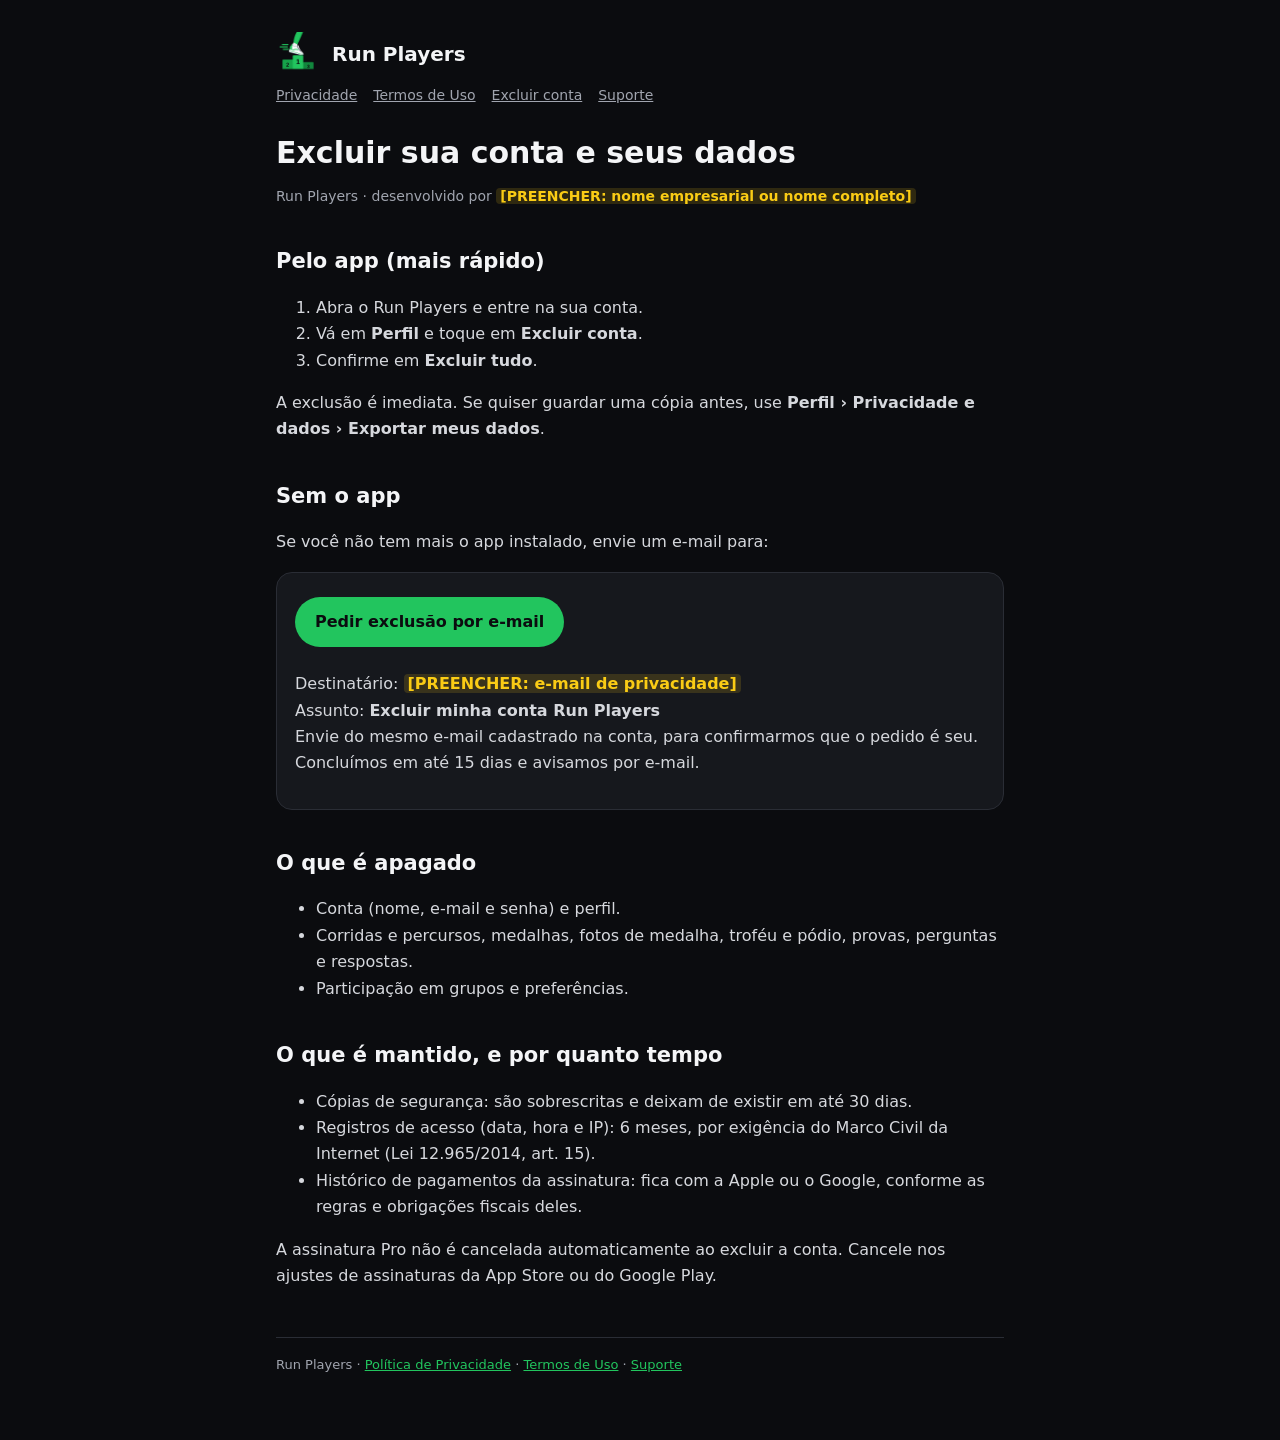
==== excluir-conta.html @ 9b87604a "Site do Run Players: Política, Termos, Excluir conta e Suporte Co-Authored-By: Claude Opus 5.5 <nore" ====
<!doctype html>
<html lang="pt-BR">
<head>
<meta charset="utf-8">
<meta name="viewport" content="width=device-width, initial-scale=1">
<title>Excluir conta · Run Players</title>
<meta name="description" content="Como excluir sua conta e seus dados do Run Players.">
<link rel="stylesheet" href="estilo.css">
</head>
<body>
<div class="wrap">
  <header><img src="icone.png" alt=""><a href="index.html">Run Players</a></header>
  <nav><a href="privacidade.html">Privacidade</a><a href="termos.html">Termos de Uso</a><a href="excluir-conta.html">Excluir conta</a><a href="suporte.html">Suporte</a></nav>

  <h1>Excluir sua conta e seus dados</h1>
  <p class="meta">Run Players · desenvolvido por <span class="fill">[PREENCHER: nome empresarial ou nome completo]</span></p>

  <h2>Pelo app (mais rápido)</h2>
  <ol>
    <li>Abra o Run Players e entre na sua conta.</li>
    <li>Vá em <strong>Perfil</strong> e toque em <strong>Excluir conta</strong>.</li>
    <li>Confirme em <strong>Excluir tudo</strong>.</li>
  </ol>
  <p>A exclusão é imediata. Se quiser guardar uma cópia antes, use <strong>Perfil › Privacidade e dados › Exportar meus dados</strong>.</p>

  <h2>Sem o app</h2>
  <p>Se você não tem mais o app instalado, envie um e-mail para:</p>
  <div class="box">
    <a class="button" href="mailto:PREENCHER-EMAIL?subject=Excluir%20minha%20conta%20Run%20Players">Pedir exclusão por e-mail</a>
    <p>Destinatário: <span class="fill">[PREENCHER: e-mail de privacidade]</span><br>
    Assunto: <strong>Excluir minha conta Run Players</strong><br>
    Envie do mesmo e-mail cadastrado na conta, para confirmarmos que o pedido é seu. Concluímos em até 15 dias e avisamos por e-mail.</p>
  </div>

  <h2>O que é apagado</h2>
  <ul>
    <li>Conta (nome, e-mail e senha) e perfil.</li>
    <li>Corridas e percursos, medalhas, fotos de medalha, troféu e pódio, provas, perguntas e respostas.</li>
    <li>Participação em grupos e preferências.</li>
  </ul>

  <h2>O que é mantido, e por quanto tempo</h2>
  <ul>
    <li>Cópias de segurança: são sobrescritas e deixam de existir em até 30 dias.</li>
    <li>Registros de acesso (data, hora e IP): 6 meses, por exigência do Marco Civil da Internet (Lei 12.965/2014, art. 15).</li>
    <li>Histórico de pagamentos da assinatura: fica com a Apple ou o Google, conforme as regras e obrigações fiscais deles.</li>
  </ul>
  <p>A assinatura Pro não é cancelada automaticamente ao excluir a conta. Cancele nos ajustes de assinaturas da App Store ou do Google Play.</p>

  <footer>Run Players · <a href="privacidade.html">Política de Privacidade</a> · <a href="termos.html">Termos de Uso</a> · <a href="suporte.html">Suporte</a></footer>
</div>
</body>
</html>
---- estilo.css ----
:root {
  --bg: #0b0c0f;
  --surface: #16181d;
  --line: #2a2d35;
  --text: #f4f5f7;
  --muted: #a1a5af;
  --accent: #22c55e;
  --soft: #0d2a18;
  --fill: #facc15;
}
* { box-sizing: border-box; }
html { -webkit-text-size-adjust: 100%; }
body {
  margin: 0;
  background: var(--bg);
  color: var(--text);
  font: 16px/1.65 system-ui, -apple-system, "Segoe UI", Roboto, sans-serif;
}
.wrap { max-width: 760px; margin: 0 auto; padding: 32px 16px 64px; }
header { display: flex; align-items: center; gap: 12px; margin-bottom: 8px; }
header img { width: 44px; height: 44px; border-radius: 10px; }
header a { color: var(--text); text-decoration: none; font-weight: 800; font-size: 20px; }
nav { display: flex; flex-wrap: wrap; gap: 6px 16px; margin: 8px 0 28px; font-size: 14px; }
nav a { color: var(--muted); }
h1 { font-size: 30px; line-height: 1.2; margin: 0 0 6px; }
h2 { font-size: 21px; margin: 36px 0 8px; }
h3 { font-size: 17px; margin: 24px 0 4px; }
p, li { color: #d6d8dd; }
a { color: var(--accent); }
.meta { color: var(--muted); font-size: 14px; margin-bottom: 24px; }
.box { background: var(--surface); border: 1px solid var(--line); border-radius: 16px; padding: 16px 18px; margin: 16px 0; }
.box.ok { background: var(--soft); border-color: #166534; }
table { width: 100%; border-collapse: collapse; margin: 12px 0; font-size: 14px; }
.table { overflow-x: auto; }
th, td { text-align: left; vertical-align: top; padding: 10px 8px; border-bottom: 1px solid var(--line); }
th { color: var(--muted); font-weight: 600; }
.fill { background: rgba(250, 204, 21, 0.15); color: var(--fill); padding: 0 4px; border-radius: 4px; font-weight: 600; }
.button { display: inline-block; background: var(--accent); color: #0b0c0f; font-weight: 800; text-decoration: none; padding: 12px 20px; border-radius: 26px; margin: 8px 0; }
footer { margin-top: 48px; padding-top: 16px; border-top: 1px solid var(--line); color: var(--muted); font-size: 13px; }
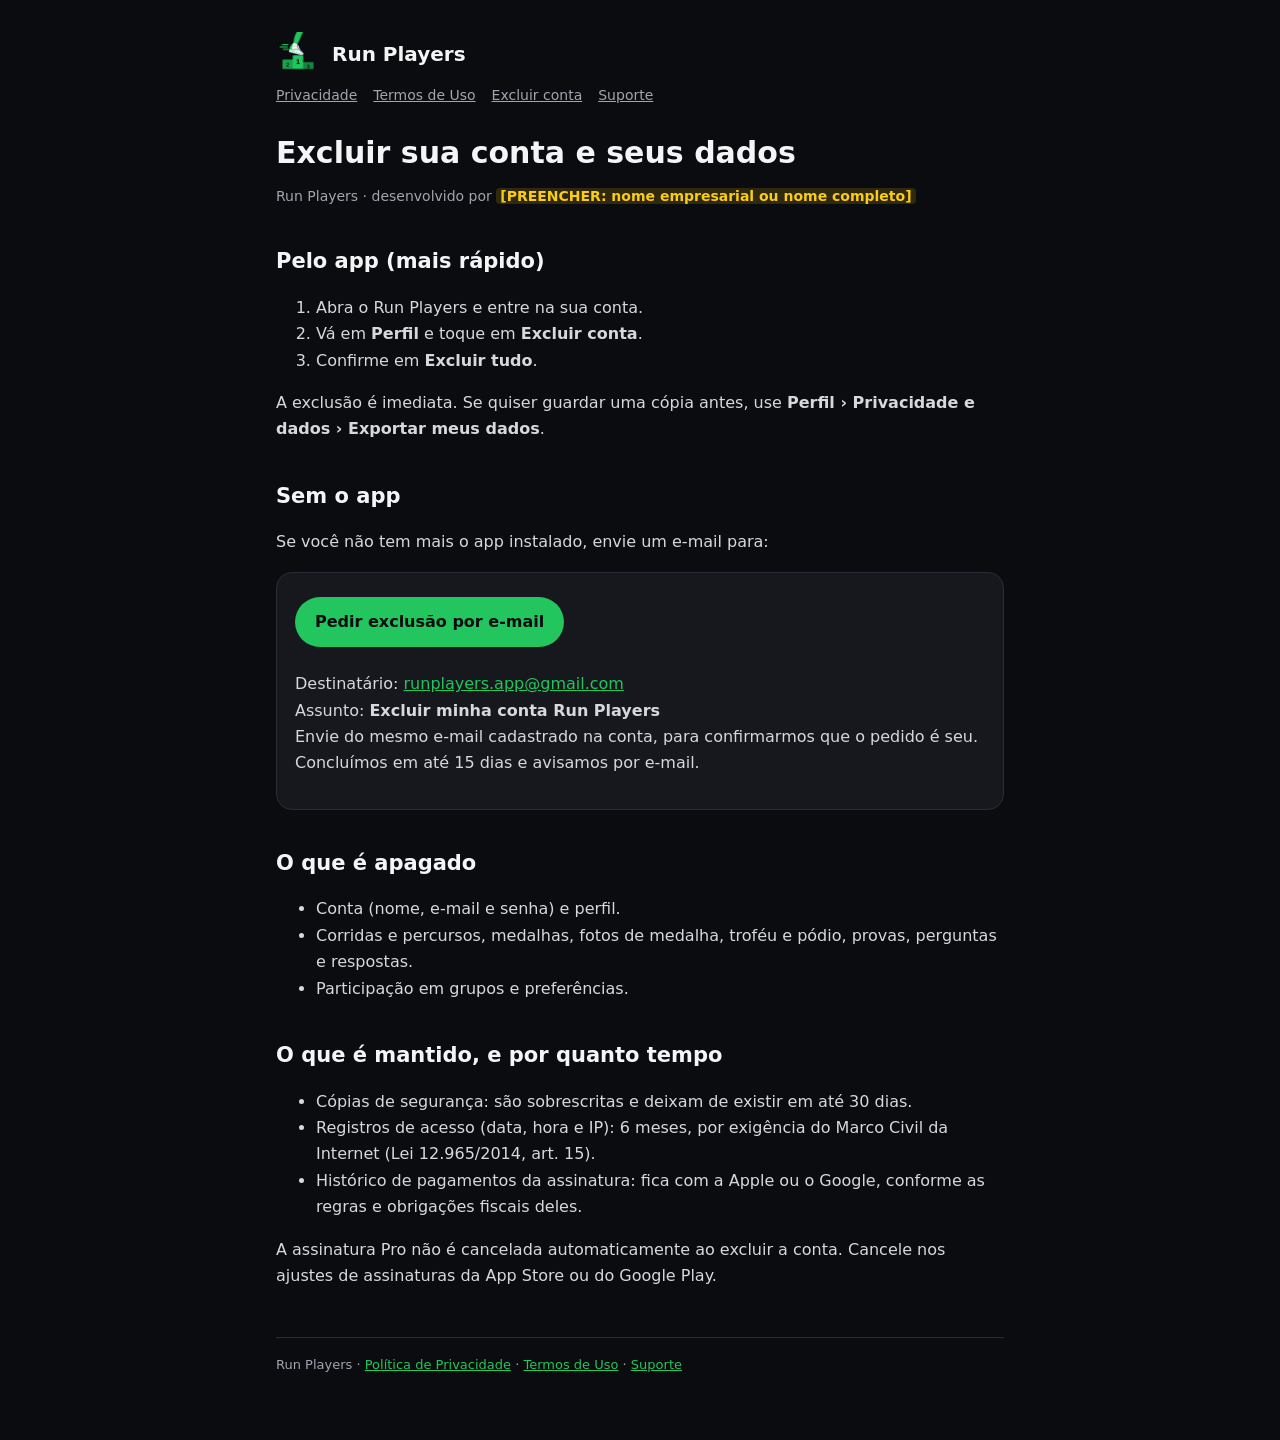
==== commit 80c2f912: "E-mail de contato runplayers.app@gmail.com Co-Authored-By: Claude Opus 5.5 <noreply@anthropic.com> C" ====
--- a/excluir-conta.html
+++ b/excluir-conta.html
@@ -26,8 +26,8 @@
   <h2>Sem o app</h2>
   <p>Se você não tem mais o app instalado, envie um e-mail para:</p>
   <div class="box">
-    <a class="button" href="mailto:PREENCHER-EMAIL?subject=Excluir%20minha%20conta%20Run%20Players">Pedir exclusão por e-mail</a>
-    <p>Destinatário: <span class="fill">[PREENCHER: e-mail de privacidade]</span><br>
+    <a class="button" href="mailto:runplayers.app@gmail.com?subject=Excluir%20minha%20conta%20Run%20Players">Pedir exclusão por e-mail</a>
+    <p>Destinatário: <a href="mailto:runplayers.app@gmail.com">runplayers.app@gmail.com</a><br>
     Assunto: <strong>Excluir minha conta Run Players</strong><br>
     Envie do mesmo e-mail cadastrado na conta, para confirmarmos que o pedido é seu. Concluímos em até 15 dias e avisamos por e-mail.</p>
   </div>
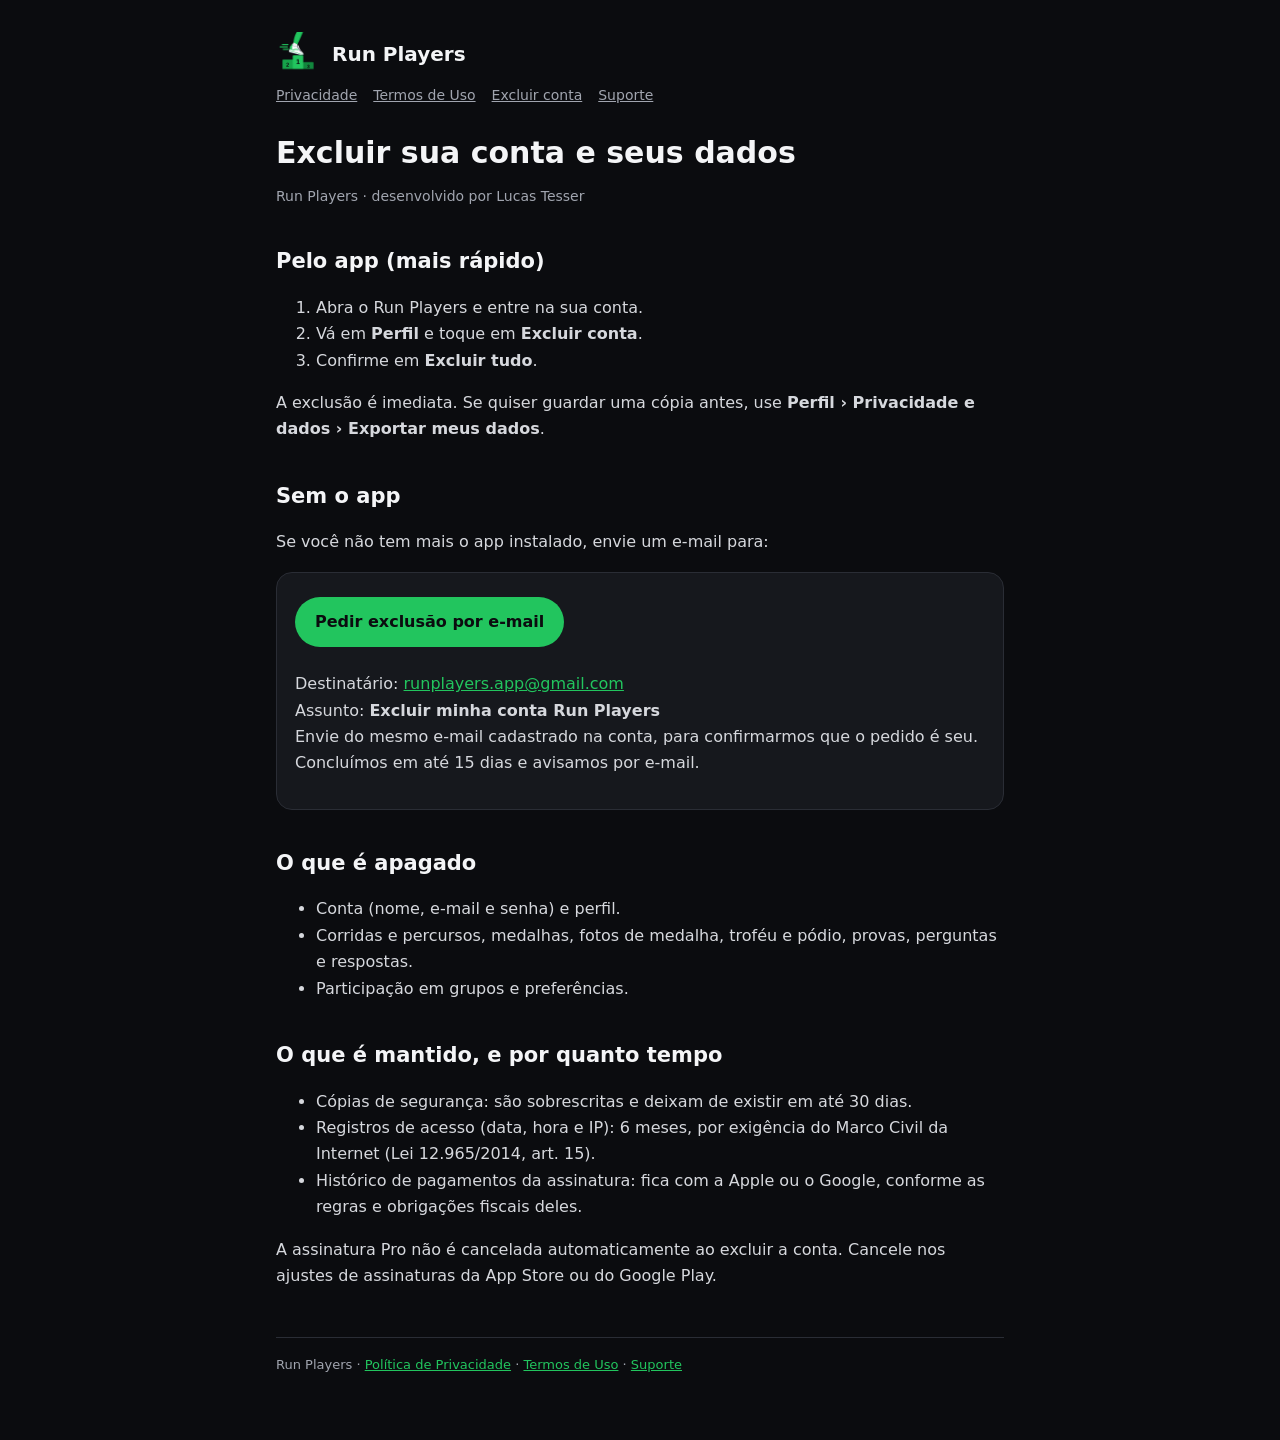
==== commit 994531db: "Responsável, cidade e data de vigência Co-Authored-By: Claude Opus 5.5 <noreply@anthropic.com> Claud" ====
--- a/excluir-conta.html
+++ b/excluir-conta.html
@@ -13,7 +13,7 @@
   <nav><a href="privacidade.html">Privacidade</a><a href="termos.html">Termos de Uso</a><a href="excluir-conta.html">Excluir conta</a><a href="suporte.html">Suporte</a></nav>
 
   <h1>Excluir sua conta e seus dados</h1>
-  <p class="meta">Run Players · desenvolvido por <span class="fill">[PREENCHER: nome empresarial ou nome completo]</span></p>
+  <p class="meta">Run Players · desenvolvido por Lucas Tesser</p>
 
   <h2>Pelo app (mais rápido)</h2>
   <ol>
